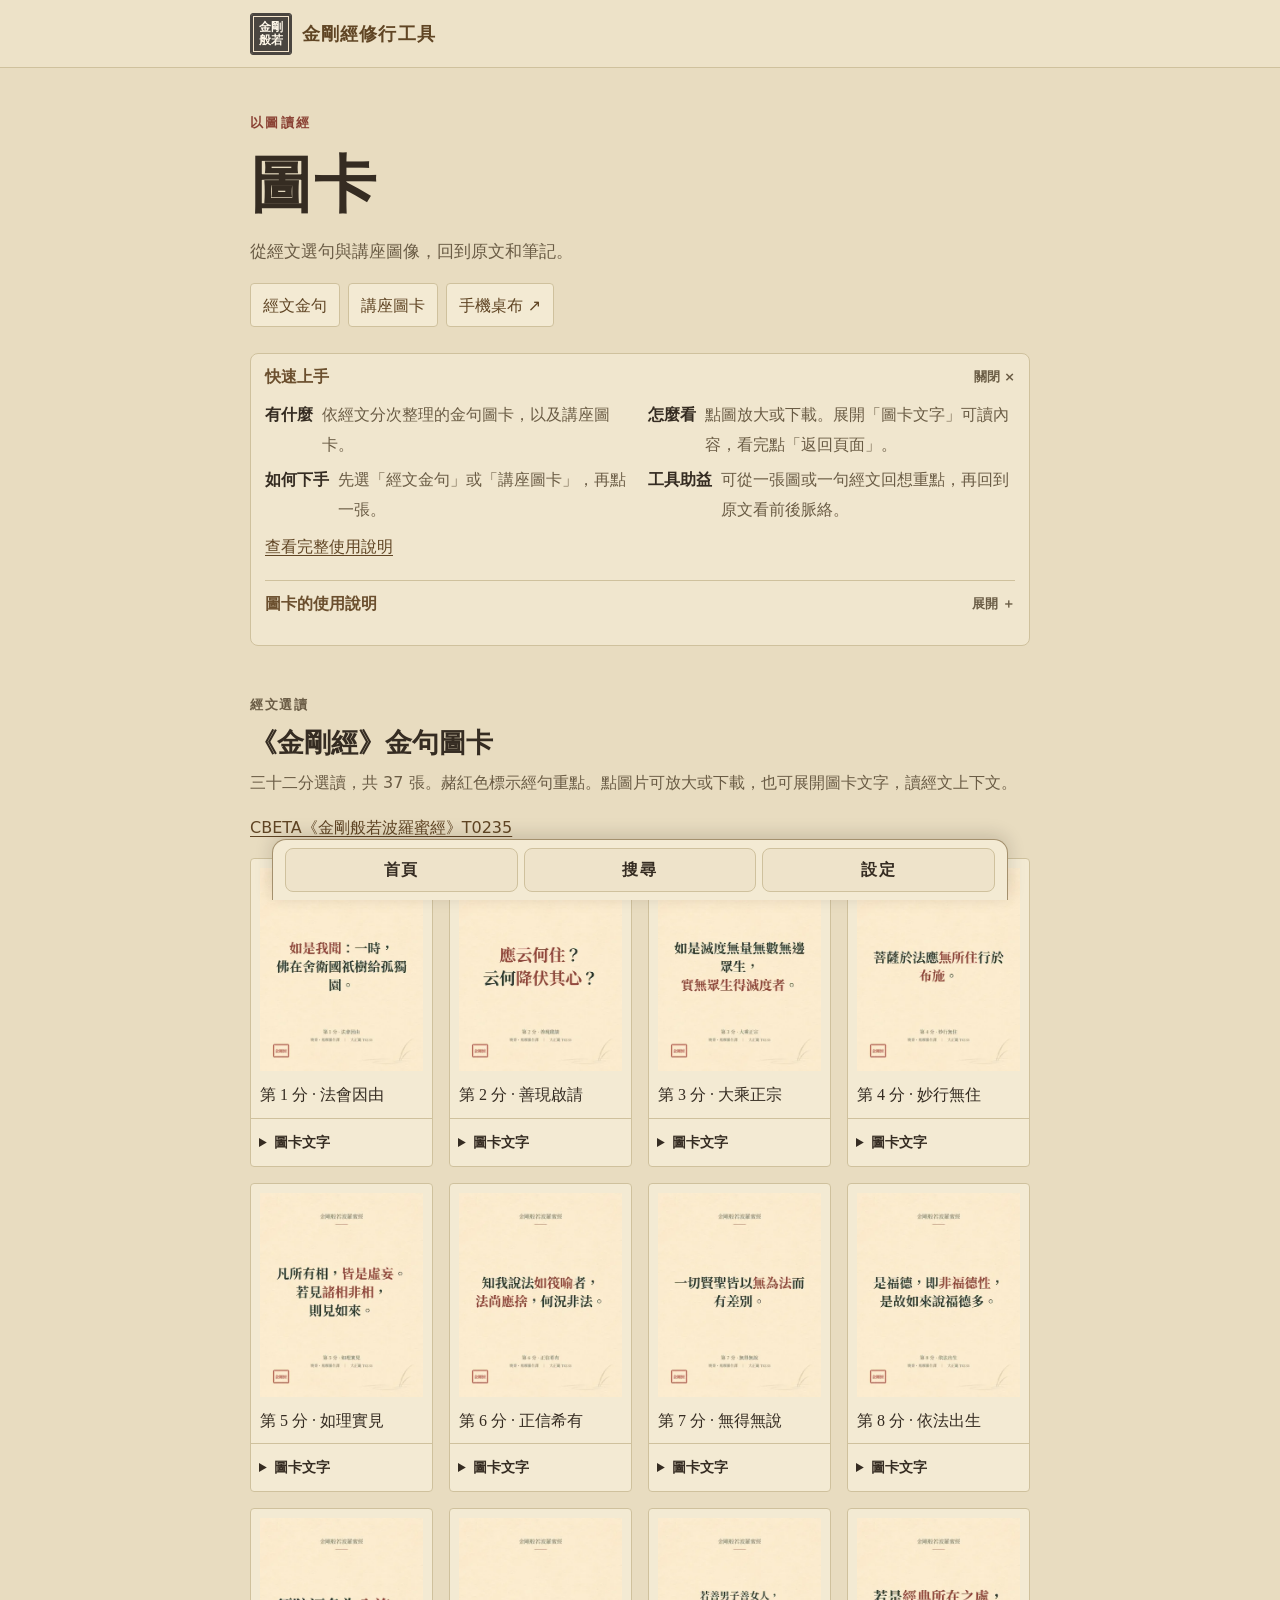
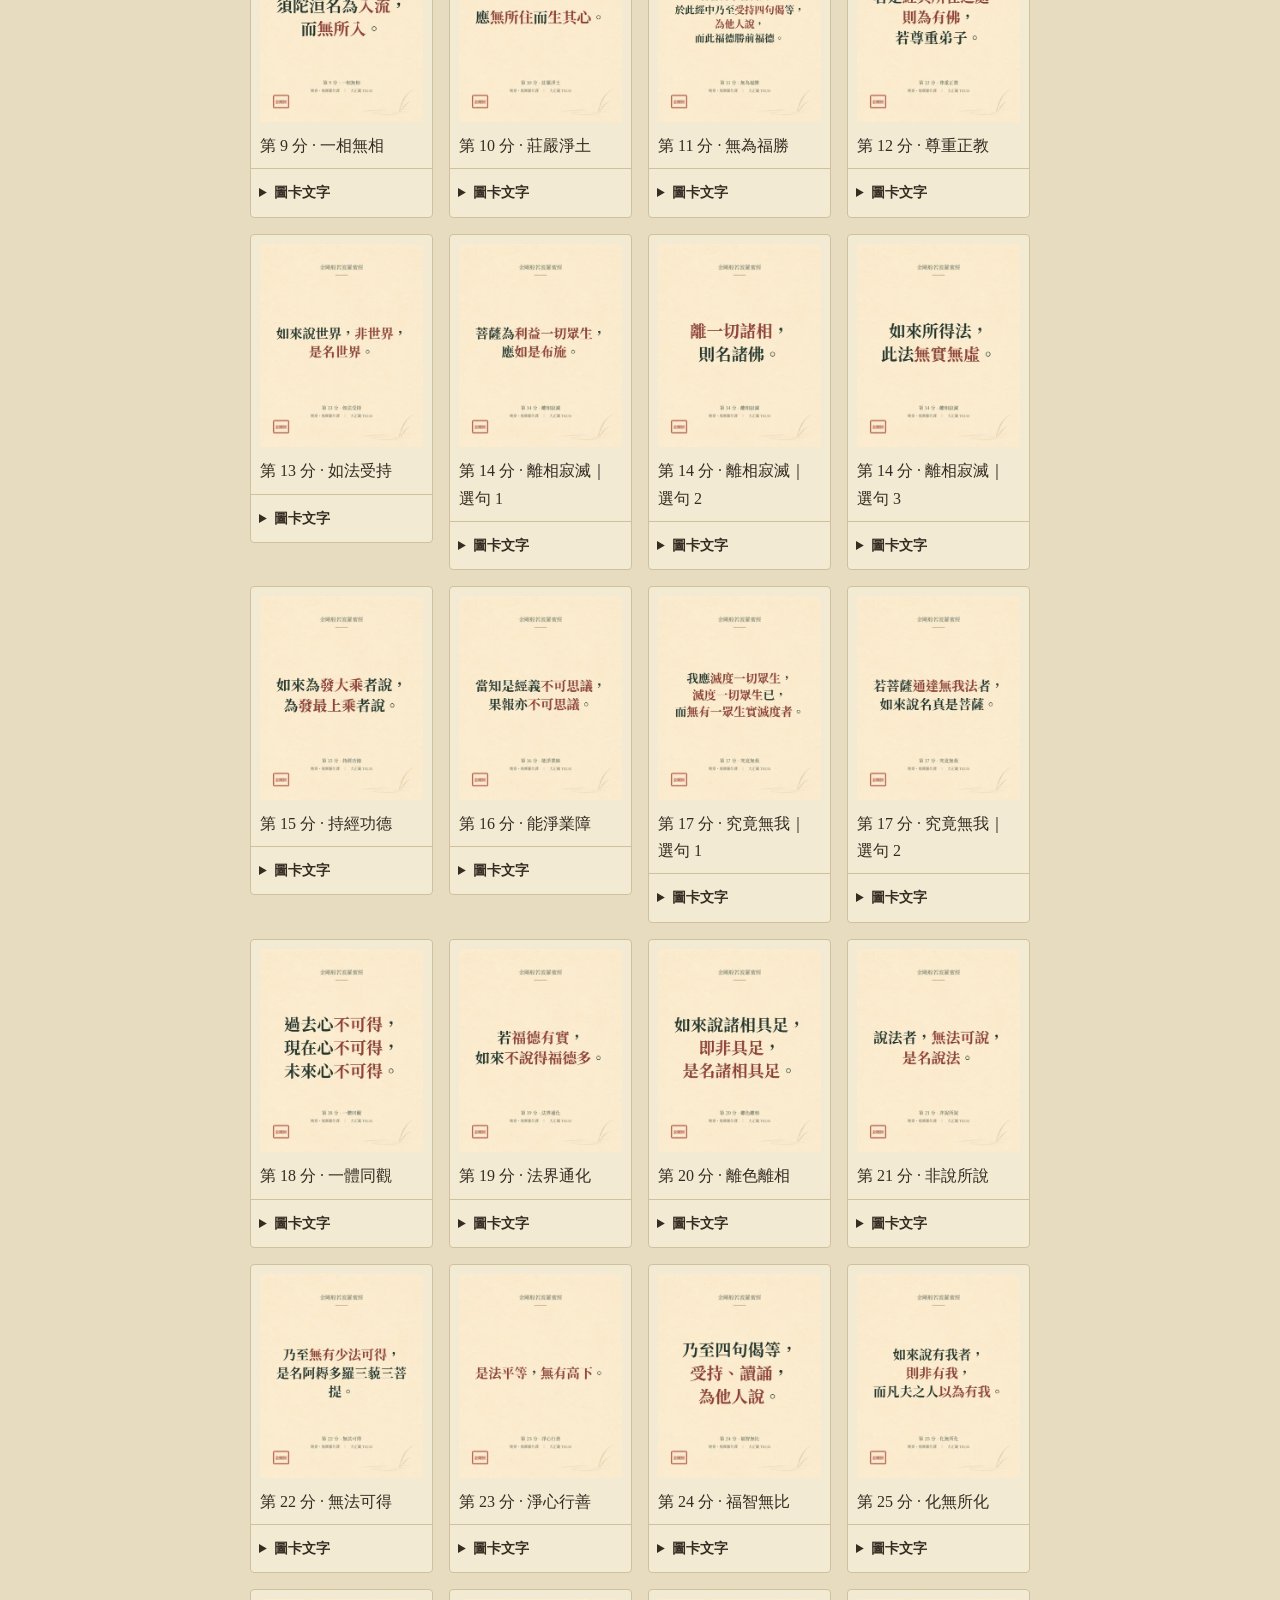
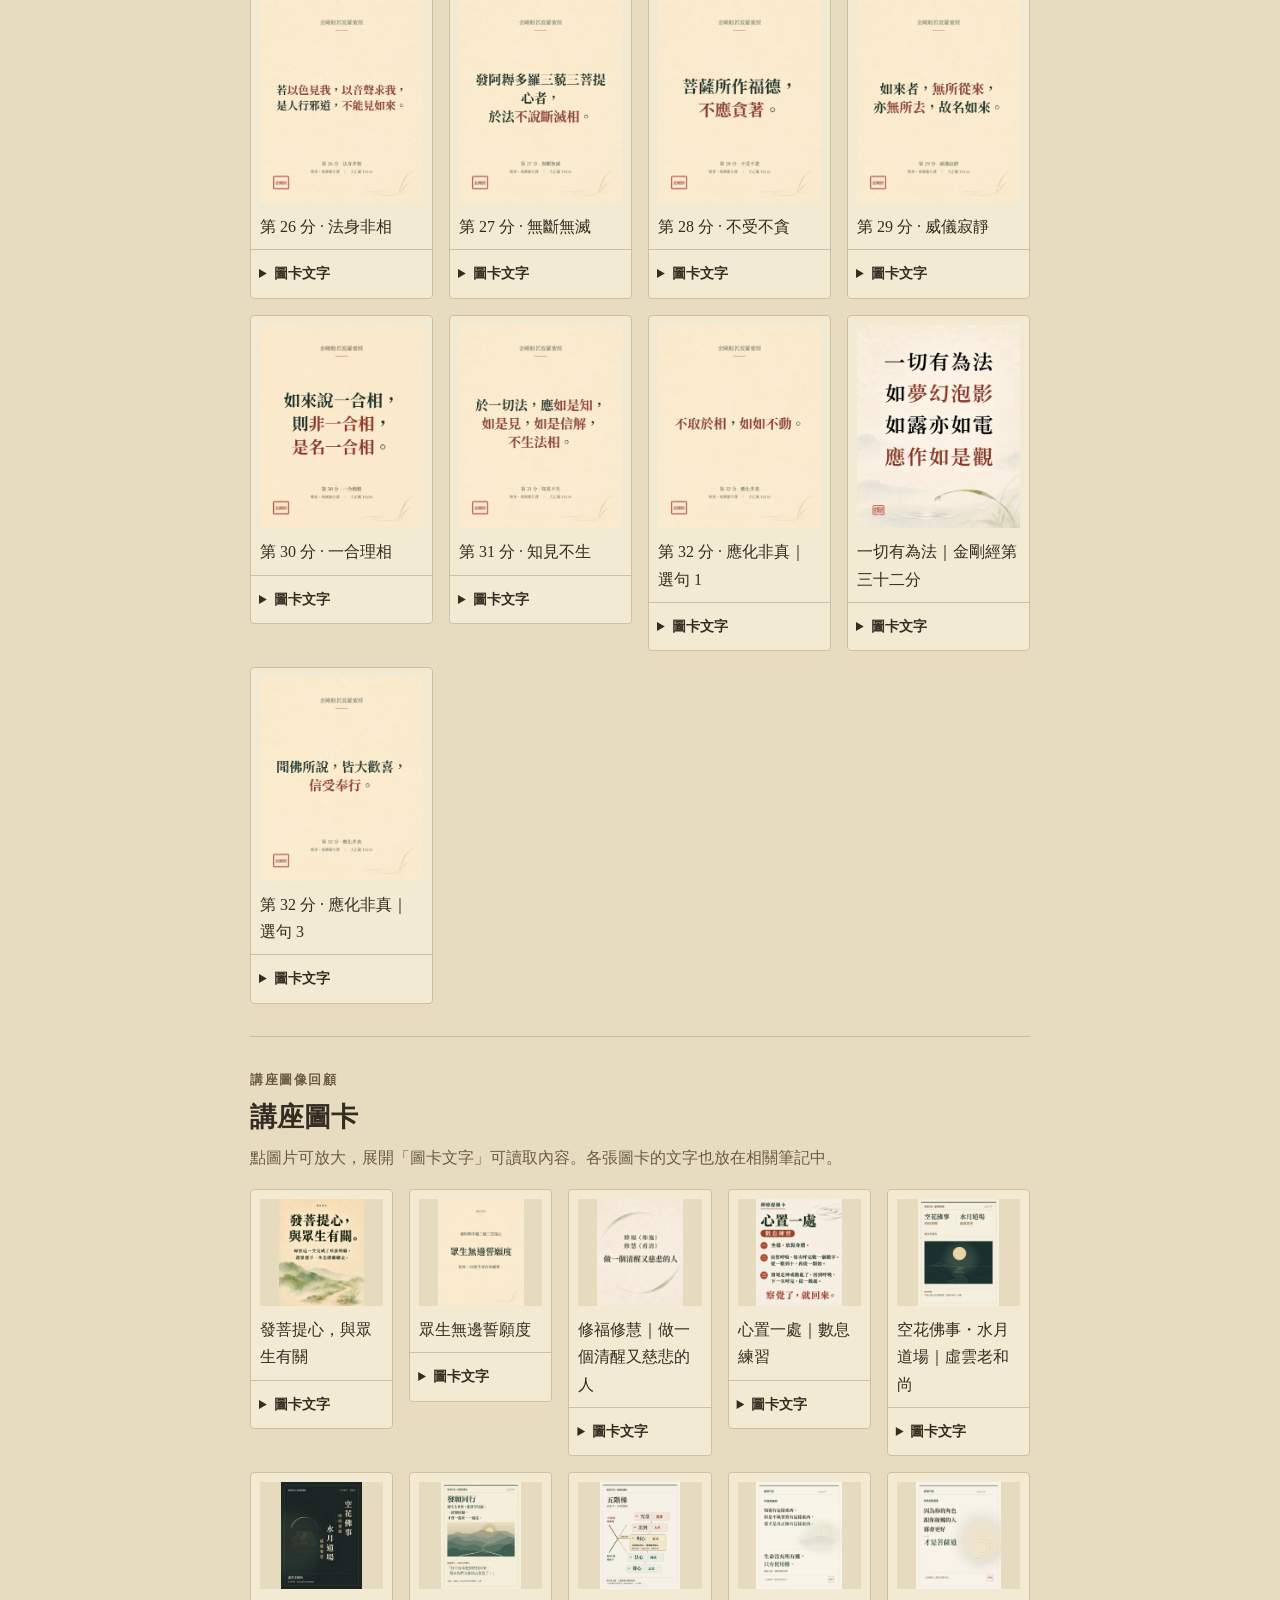
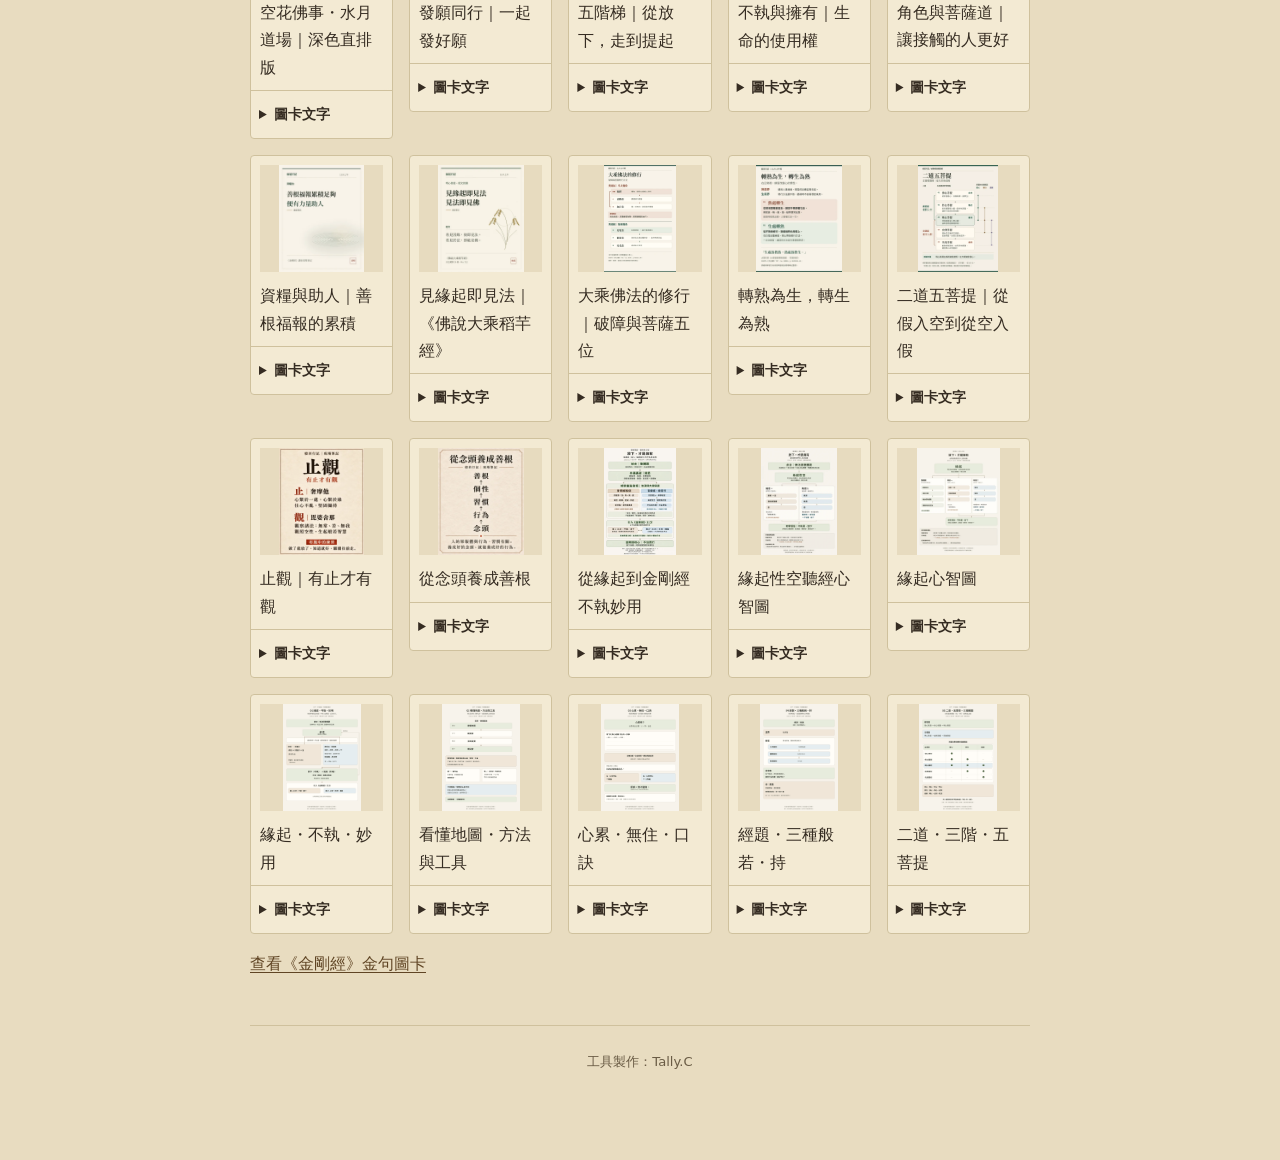
==== artwork.html @ ae81fa27 "Verify collection images and clarify archive navigation" ====
<!doctype html>
<html lang="zh-Hant">
<head>
<meta charset="utf-8">
<meta name="viewport" content="width=device-width, initial-scale=1, viewport-fit=cover">
<meta name="prajna-release" content="d9c4aa87202611121402">
<meta name="theme-color" content="#e8dcc0">
<meta name="apple-mobile-web-app-title" content="金剛經">
<title>圖卡｜金剛經修行工具</title>
<meta name="description" content="循科判讀《金剛經》、記錄自己的理解，查閱圖卡與講記。">
<link rel="manifest" href="./manifest.webmanifest?v=3">
<link rel="icon" href="./icons/prajna-192.png?v=3">
<link rel="apple-touch-icon" href="./icons/apple-touch-icon.png?v=3">
<link rel="stylesheet" href="./style.css?v=45">
<script src="./reading-settings.js?v=13" defer></script>
<script src="./site-update.js?v=7" defer></script>
<script src="./legacy-links.js?v=3"></script>
<script src="./app.js?v=34" defer></script>
</head>
<body>
<header class="mast" id="page-top" tabindex="-1">
  <a href="./" class="brand"><span class="seal tool-seal" aria-hidden="true">金剛<br>般若</span> 金剛經修行工具</a>
  <span id="site-update-status" class="site-update-status" role="status"></span>
</header>
<main data-reading-page="artwork">
  <header class="hero gallery-hero">
    <p class="eyebrow">以圖讀經</p>
    <h1>圖卡</h1>
    <p class="subtitle">從經文選句與講座圖像，回到原文和筆記。</p>
    <nav class="gallery-jump" aria-label="圖卡分類">
      <a href="#diamond-quotes">經文金句</a>
      <a href="#cards">講座圖卡</a>
      <a href="./wallpapers.html">手機桌布 <span aria-hidden="true">↗</span></a>
    </nav>
  </header>
  <details class="tool-start help-disclosure" open>
    <summary><span>快速上手</span><span class="help-action help-close">關閉 <span aria-hidden="true">×</span></span><span class="help-action help-open">展開 <span aria-hidden="true">＋</span></span></summary>
    <dl>
      <div><dt>有什麼</dt><dd>依經文分次整理的金句圖卡，以及講座圖卡。</dd></div>
      <div><dt>怎麼看</dt><dd>點圖放大或下載。展開「圖卡文字」可讀內容，看完點「返回頁面」。</dd></div>
      <div><dt>如何下手</dt><dd>先選「經文金句」或「講座圖卡」，再點一張。</dd></div>
      <div><dt>工具助益</dt><dd>可從一張圖或一句經文回想重點，再回到原文看前後脈絡。</dd></div>
    </dl>
    <a href="./guide.html#guide-artwork">查看完整使用說明</a>
  
      <details class="appendix tool-help help-disclosure">
      <summary><span>圖卡的使用說明</span><span class="help-action help-close">關閉 <span aria-hidden="true">×</span></span><span class="help-action help-open">展開 <span aria-hidden="true">＋</span></span></summary>
        <figure class="guide-diagram">
          <figcaption>操作圖說</figcaption>
          <ol><li>選經文或講座圖卡</li><li>展開圖卡文字</li><li>讀經文上下文</li></ol>
        </figure>
      <p>經文金句按分次選句，講座圖卡搭配編者的筆記。點圖片可開啟檢視，再用「放大原圖」或「下載圖片」。</p>
      <p>展開「圖卡文字」可讀圖上的文字。經文卡下方的「讀經文上下文」可回到對應段落。</p>
      <p><a href="./guide.html#guide-artwork">在「使用說明」查看完整步驟</a></p>
    </details>
  </details>
  
  <section id="diamond-quotes" aria-labelledby="diamond-quotes-title">
    <p class="eyebrow">經文選讀</p>
    <h2 id="diamond-quotes-title">《金剛經》金句圖卡</h2>
    <p class="intro">三十二分選讀，共 37 張。赭紅色標示經句重點。點圖片可放大或下載，也可展開圖卡文字，讀經文上下文。</p>
    <p><a href="https://cbetaonline.dila.edu.tw/zh/T0235">CBETA《金剛般若波羅蜜經》T0235</a></p>
    <div id="scripture-gallery" class="gallery scripture-gallery"></div>
  </section>
  <section id="cards" aria-labelledby="cards-title">
    <p class="eyebrow">講座圖像回顧</p>
    <h2 id="cards-title">講座圖卡</h2>
    <p class="intro">點圖片可放大，展開「圖卡文字」可讀取內容。各張圖卡的文字也放在相關筆記中。</p>
    <div id="gallery" class="gallery"></div>
    <p><a href="#diamond-quotes">查看《金剛經》金句圖卡</a></p>
  </section>
</main>
<footer>工具製作：Tally.C</footer>
<nav class="bottom-toolbar" aria-label="頁面工具">
  <a href="./">首頁</a><a href="./journal.html#notebook-search">搜尋</a><button type="button" class="quiet" data-open-reading aria-haspopup="dialog" aria-label="閱讀設定">設定</button>
</nav>
  <dialog class="reading-panel reading-sheet" id="reading-settings" data-reading-settings aria-labelledby="reading-settings-title">
    <form method="dialog" class="dialog-header">
      <h2 id="reading-settings-title">閱讀設定</h2><button class="quiet" type="submit" autofocus>關閉</button>
    </form>
    <div class="reading-preview" data-reading-preview>
      <p class="reading-preview-label">即時預覽 ·《金剛經》第三十二分</p>
      <p class="reading">一切有為法，如夢、幻、泡、影。</p>
      <p class="reading">如露亦如電，應作如是觀。</p>
    </div>
  </dialog>
<dialog id="card-view" aria-labelledby="card-title">
  <div class="dialog-header">
    <h2 id="card-title"></h2>
    <button id="card-close" type="button" class="quiet" autofocus>返回頁面</button>
  </div>
  <div class="image-actions">
    <button id="card-zoom" type="button" class="quiet" aria-pressed="false">放大原圖</button>
    <a id="image-download" download>下載圖片</a>
  </div>
  <div class="dialog-body" id="card-scroll">
    <img id="card-image" alt="">
  </div>
</dialog>
</body>
</html>
---- style.css ----
:root{color-scheme:light;--ink:#352c22;--muted:#6a5c45;--accent:#6b4f2e;--link:#604524;--line:#cfc19d;--paper:#e8dcc0;--white:#f3ead3;--button-ink:#fff;--soft:#e7dbbf;--serif:"Noto Serif TC","Songti TC","PMingLiU",serif;--sans:system-ui,-apple-system,sans-serif}
*{box-sizing:border-box}
html{--bottom-toolbar-space:calc(61px + env(safe-area-inset-bottom, 0px));scroll-padding-top:1rem;scroll-padding-bottom:var(--bottom-toolbar-space)}
body{margin:0;padding-bottom:var(--bottom-toolbar-space);background:var(--paper);color:var(--ink);font:16px/1.7 var(--sans)}
a{color:var(--link);text-underline-offset:.18em}
:focus-visible{outline:3px solid var(--link);outline-offset:3px}
.mast{min-height:64px;padding:12px max(20px,calc((100% - 780px)/2));display:flex;align-items:center;justify-content:space-between;gap:12px;border-bottom:1px solid var(--line)}
.brand{display:flex;align-items:center;gap:10px;font:600 20px Georgia,serif;text-decoration:none;white-space:nowrap}
@media(max-width:380px){.brand{font-size:17px;gap:6px}.mast{padding-inline:12px}}
.seal{font:600 12px var(--serif);background:#714538;color:white;padding:6px;border-radius:4px}
.edition,.meta,.intro,.eyebrow,.note-meta{color:var(--muted)}
.edition,.meta,.eyebrow,.note-meta{font-size:.83rem}
main{max-width:824px;margin:auto;padding:0 22px}
.hero{padding:44px 0 28px}
.eyebrow{margin:0 0 8px;letter-spacing:.12em;font-weight:650}
h1,h2,h3{font-family:var(--serif);line-height:1.35}
h1{font-size:clamp(2.15rem,8vw,3.9rem);margin:0 0 10px;letter-spacing:.035em}
h2{font-size:1.7rem;margin:0 0 8px}
h3{font-size:1.2rem;margin:18px 0 6px}
.subtitle{margin:0;font-size:1.05rem}
.meta{margin:12px 0}
.badge{display:inline-block;padding:3px 10px;background:var(--soft);border-radius:6px;font-size:.79rem}
.tabs{display:flex;flex-wrap:wrap;gap:4px;border-block:1px solid var(--line);padding:6px 0}
.tabs a{padding:9px 12px;font-weight:650;text-decoration:none}
main>section:not(.hero){padding:32px 0;border-bottom:1px solid var(--line)}
.intro{margin:0 0 18px}
.topic{background:var(--white);border:1px solid var(--line);border-radius:10px;margin:0 0 10px}
.session{background:var(--white);border:1px solid var(--line);border-radius:10px;margin-top:12px;padding:14px}
.session>h3{margin-top:0}
.session p{margin-block:6px 12px}
.afternoon-segment{border-top:1px solid var(--line);margin-top:14px;padding-top:14px}
.afternoon-segment h4{font-family:var(--serif);font-size:1.14rem;margin:0 0 8px}
.afternoon-segment h5{font-family:var(--serif);font-size:1.04rem;margin:12px 0 6px}
summary{cursor:pointer;font-weight:700;padding:12px 14px;min-height:44px}
.topic>summary{display:flex;align-items:center;gap:10px;list-style:none}
.topic>summary::-webkit-details-marker{display:none}
.topic>summary::after{content:"+";font-size:1.3rem;margin-left:auto;color:var(--muted)}
.topic[open]>summary::after{content:"−"}
.ordinal{color:#596159;font:600 .82rem Georgia,serif;letter-spacing:.1em}
.topic-content{padding:0 14px 16px}
.reading{white-space:pre-wrap;overflow-wrap:anywhere;margin:8px 0 12px}
.callout{background:var(--soft);border-left:3px solid var(--accent);padding:10px 12px}
.inner,.appendix{border-top:1px solid var(--line);margin-top:10px}
.inner>summary,.appendix>summary{padding-inline:0}
.refs{padding-left:20px}
.refs li{margin:7px 0}
.gallery{display:grid;grid-template-columns:repeat(auto-fit,minmax(min(140px,100%),1fr));gap:12px}
.card-button{display:flex;flex-direction:column;gap:7px;padding:8px;text-align:left;color:var(--ink);background:var(--white);border:1px solid var(--line)}
.card-button img{width:100%;aspect-ratio:1.15;object-fit:contain;background:#eeeee9}
.wallpaper-gallery img{aspect-ratio:3/5}
.image-actions{display:flex;gap:16px;flex-wrap:wrap}
.image-actions a{display:inline-flex;align-items:center;min-height:44px}
button,select,textarea{font:inherit}
button{cursor:pointer;border:1px solid transparent;border-radius:8px;background:var(--accent);color:var(--button-ink);padding:8px 14px;min-height:44px}
button.quiet{background:var(--white);color:var(--accent);border-color:var(--line)}
form label{display:block;font-weight:650;margin:8px 0 4px}
textarea,select{width:100%;border:1px solid #9ba598;border-radius:8px;padding:9px 11px;background:var(--white);color:var(--ink)}
textarea{resize:vertical}
.actions{display:flex;gap:8px;flex-wrap:wrap;margin-top:10px}
.note-entry{background:var(--white);border:1px solid var(--line);border-radius:8px;padding:12px;margin:10px 0}
.note-entry h3{margin:0}
.note-meta{margin:4px 0}
footer{text-align:center;padding:25px 12px;color:var(--muted);font-size:.82rem}
.bottom-toolbar{position:fixed;inset:auto 0 0;z-index:2;display:grid;grid-template-columns:repeat(3,minmax(0,1fr));gap:8px;width:100%;max-width:46rem;left:50%;transform:translateX(-50%);background:var(--paper);border-top:1px solid var(--line);padding:8px max(12px,env(safe-area-inset-right,0px)) calc(8px + env(safe-area-inset-bottom,0px)) max(12px,env(safe-area-inset-left,0px))}
.bottom-toolbar :is(a,button){display:inline-flex;align-items:center;justify-content:center;gap:8px;min-height:44px;padding:6px 8px;border:1px solid var(--line);border-radius:8px;background:var(--white);font-weight:650;text-decoration:none}
dialog{width:min(94vw,820px);max-height:90vh;max-height:90dvh;background:var(--white);border:1px solid var(--line);border-radius:10px;padding:0;color:var(--ink);overflow:hidden}
dialog[open]{display:grid;grid-template-rows:auto auto minmax(0,1fr);height:90vh;height:90dvh}
dialog::backdrop{background:#1f1b15a0}
.dialog-header{display:flex;flex:none;align-items:center;justify-content:space-between;gap:8px;padding:8px 12px;border-bottom:1px solid var(--line)}
.dialog-header h2{font-size:1.15rem;margin:0;overflow-wrap:anywhere}
#card-close{flex:none}
.dialog-body{min-height:0;overflow:auto;overscroll-behavior:contain;padding:0 12px 12px}
dialog .image-actions{margin:0;padding:6px 12px}
dialog img{display:block;width:100%;margin-top:8px}
.dialog-body.zoomed img{width:auto;min-width:100%;max-width:none}
[hidden]{display:none!important}

#notebook-search{scroll-margin-top:8px}
.search-controls{display:flex;align-items:stretch;gap:8px}
#search-query{flex:1;min-width:0;border:1px solid #9ba598;border-radius:8px;padding:9px 11px;background:var(--white);color:var(--ink);font:inherit}
#search-scope{width:auto;max-width:100%;min-height:44px}
#search-status{margin:12px 0 0}
#search-status:empty{display:none}
.search-results{display:grid;gap:8px;list-style:none;padding:0;margin:12px 0 0}
.search-results:empty{display:none}
.search-result{display:block;width:100%;padding:9px 12px;border:1px solid var(--line);border-radius:8px;background:var(--white);color:var(--ink);text-align:left;text-decoration:none;overflow-wrap:anywhere}
.search-result strong,.search-result span{display:block}
.search-result strong{color:var(--accent);text-decoration:underline;text-underline-offset:.15em}
.search-result span{margin-top:3px;font-size:.9rem}
.bottom-toolbar{gap:8px}

.artwork-entry{min-width:0;align-self:start;background:var(--white);border:1px solid var(--line);border-radius:8px}
.artwork-entry .card-button{width:100%;border:0}
.artwork-entry .inner{margin:0;padding-inline:8px}
.artwork-entry .inner summary{font-size:.86rem}
.artwork-transcript{padding-inline:8px;font-size:.88rem}
.artwork-entry .inner .artwork-transcript{padding-inline:0}

.scripture-gallery{grid-template-columns:repeat(auto-fit,minmax(min(160px,100%),1fr))}
.scripture-gallery .card-button img{aspect-ratio:4/5}
.quote-emphasis{color:#934237;background:transparent;font-weight:700}

.lecture-reference{padding-block:32px}
.lecture-reference>section{padding-block:28px;border-bottom:1px solid var(--line)}
#search-personal-notes{display:inline-flex;align-items:center;min-height:44px;padding-inline:6px}
@media(max-width:420px){.bottom-toolbar{gap:5px}.bottom-toolbar :is(a,button){padding-inline:8px}}

.tool-seal{width:42px;height:42px;display:grid;place-content:center;text-align:center;line-height:1.05;letter-spacing:.07em;border:1px solid #4a4540;box-shadow:inset 0 0 0 2px #4a4540,inset 0 0 0 3px #f4e4cb}
.brand{font-family:var(--serif)}
.reference-list{display:grid;gap:10px}
.reference-list article{padding:14px;border:1px solid var(--line);border-radius:8px;background:var(--white)}
.reference-list h3{margin-top:0}
.reference-list p{margin-block:6px}

#note-filter{max-width:22rem}
.chapter-note-link{display:inline-flex;align-items:center;min-height:44px;margin-bottom:8px}

:root{--reading-family:var(--sans);--reading-size:1rem;--reading-line:1.85;--reading-gap:.75em}
:root[data-reading-font="serif"]{--reading-family:var(--serif)}
:root[data-reading-size="small"]{--reading-size:.875rem}
:root[data-reading-size="large"]{--reading-size:1.1875rem}
:root[data-reading-size="larger"]{--reading-size:1.4375rem}
:root[data-reading-size="largest"]{--reading-size:1.625rem}
:root[data-reading-spacing="compact"]{--reading-line:1.65;--reading-gap:.45em}
:root[data-reading-spacing="relaxed"]{--reading-line:2.05;--reading-gap:1.15em}
:root[data-reading-spacing="wide"]{--reading-line:2.25;--reading-gap:1.65em}
:root[data-reading-theme="blue"]{--paper:#e4ebf2;--white:#f4f7fa;--ink:#24364b;--muted:#4d5d71;--accent:#384e68;--link:#354b65;--line:#aebccd;--soft:#d8e3ee}
:root[data-reading-theme="gray"]{--paper:#e8e8e5;--white:#f4f4f1;--ink:#2b2c2d;--muted:#62635f;--accent:#3e4143;--link:#3e4143;--line:#c9c9c4;--soft:#deded9}
:root[data-reading-theme="ink"]{color-scheme:dark;--paper:#252627;--white:#303132;--ink:#e2e2df;--muted:#a9aaa6;--accent:#cfcfca;--link:#dbdbd5;--line:#555658;--soft:#393a3b;--button-ink:#252627}
:root[data-reading-theme="ink"] .ordinal{color:#cbb89c}
:root[data-reading-theme="ink"] .quote-emphasis{color:#ffad9e}
main .reading,main .session p:not(.eyebrow,.note-meta),main .topic-content p:not(.eyebrow,.note-meta),main .k-reading,.reading-preview .reading{font-family:var(--reading-family);font-size:var(--reading-size);line-height:var(--reading-line);margin-block:0 var(--reading-gap)}
.reading-panel,.first-visit{margin-block:12px;padding:0 12px 12px;background:var(--white);border:1px solid var(--line);border-radius:8px}
.reading-panel:not([open]){padding-bottom:0}
.reading-panel summary,.note-source summary{padding:8px 0}
.reading-help,.reading-preview-label{margin:0 0 6px;color:var(--muted)}
.reading-preview-label{font-size:.82rem}
.reading-preview{margin:12px 0;padding:12px;background:var(--paper);border:1px solid var(--line);border-radius:8px}
.reading-preview .reading:last-child{margin-bottom:0}
.reading-fields{display:grid;grid-template-columns:repeat(4,minmax(0,1fr));gap:8px;margin-bottom:10px}
.reading-fields label,.reading-step-field{display:grid;gap:4px;font-weight:650}
.reading-stepper{display:grid;grid-template-columns:44px minmax(0,1fr) 44px;align-items:center;min-height:44px}
.reading-stepper button{padding:0;font-size:1.25rem;line-height:1}
.reading-stepper button:disabled{cursor:default;opacity:.48}
.reading-stepper output{text-align:center;color:var(--ink);font-size:.82rem;white-space:nowrap;font-variant-numeric:tabular-nums}
.first-visit{padding-top:12px}
.first-visit h2{font:700 1.12em/1.35 var(--reading-family);margin-bottom:4px}
.first-visit p{margin-block:0 6px}
.first-visit a{display:inline-flex;align-items:center;min-height:44px;padding-inline:4px}
.note-source{margin-block:8px}
.visually-hidden{position:absolute;width:1px;height:1px;padding:0;overflow:hidden;clip-path:inset(50%);white-space:nowrap}
@media(max-width:680px){.reading-fields{grid-template-columns:repeat(2,minmax(0,1fr))}}
@media(max-width:359px){.reading-fields{grid-template-columns:1fr}}

.site-update-status{font-size:.82rem;color:var(--muted)}
.site-update-status:empty{display:none}

.reading-sheet{position:fixed;inset:auto 0 0;width:min(100%,46rem);max-width:100%;max-height:calc(100vh - 20px);max-height:calc(100dvh - 20px);margin:0 auto;padding:12px 16px calc(16px + env(safe-area-inset-bottom,0px));border-radius:16px 16px 0 0;background:var(--white);color:var(--ink);overflow:auto}
.reading-sheet .dialog-header{position:static;padding:0 0 8px;background:var(--white)}
.reading-sheet .dialog-header h2{font-size:1.2rem;margin:0}
@media(max-width:420px){.bottom-toolbar :is(a,button){font-size:.88rem;white-space:nowrap}}
.reading-sheet[open]{display:block;height:auto}

.ink-symbol{position:absolute;overflow:hidden}
.ink-row{display:flex;justify-content:center;gap:clamp(6px,2vw,16px);margin:0 0 12px;padding:0;list-style:none}
.ink-row li{flex:0 1 104px;min-width:0}
.ink-row a{display:grid;position:relative;place-items:center;min-height:56px;aspect-ratio:1;text-decoration:none;color:var(--ink);font:650 clamp(1rem,4.5vw,1.65rem)/1 var(--serif)}
.ink-row a svg{position:absolute;inset:0;width:100%;height:100%;color:var(--muted);opacity:.8;transform:rotate(-10deg)}
.ink-row li:nth-child(2) svg{transform:rotate(13deg) scale(.95)}
.ink-row li:nth-child(3) svg{transform:rotate(35deg) scale(.97)}
.ink-row li:nth-child(4) svg{transform:rotate(-26deg) scale(.96)}
.ink-row a:is(:hover,:focus-visible) svg{opacity:1;color:var(--ink)}
.ink-row:last-child{gap:12px;margin-top:16px}
.ink-row:last-child li{flex-basis:72px}
.ink-row:last-child a{font-size:1rem}
.chapter-directory{
  display:grid;
  grid-template-columns:repeat(2,minmax(0,1fr));
  gap:8px;
  list-style:none;
  margin:0 0 24px;
  padding:0;
}
.chapter-directory a{
  display:flex;
  align-items:baseline;
  gap:10px;
  min-height:44px;
  padding:10px 12px;
  border:1px solid var(--line);
  border-radius:4px;
  background:var(--white);
  color:var(--ink);
  font-family:var(--serif);
  text-decoration:none;
}
.chapter-directory a:is(:hover,:focus-visible){background:var(--soft);text-decoration:underline}
.chapter-number{color:var(--muted);font-size:.82rem;white-space:nowrap;font-variant-numeric:tabular-nums}
@media(max-width:375px){.chapter-directory a{gap:5px;padding-inline:7px}}
@media(max-width:320px){.chapter-directory{grid-template-columns:1fr}}

/* Paper, ink and seal details shared across the reading tools. */
:root{--seal-ink:#8a4133;--seal-text:#fff7ec;--read-ink:#76534b;--recite-ink:#465969;--practice-ink:#4d6052}
:root[data-reading-theme="ink"]{--seal-ink:#eaab96;--seal-text:#252627;--read-ink:#c5aaa1;--recite-ink:#aebfc9;--practice-ink:#adbfb0}

.mast{
  min-height:68px;
  padding-inline:max(18px,calc((100% - 780px)/2));
  background:color-mix(in srgb,var(--white) 42%,var(--paper));
}
.brand{font-family:var(--serif);font-size:clamp(1rem,4vw,1.15rem);letter-spacing:.06em}
.tool-seal{background:#4a4540;color:#fff7e9;border-radius:3px;letter-spacing:.04em}
.bottom-toolbar{
  gap:6px;
  border:1px solid color-mix(in srgb,var(--accent) 43%,var(--line));
  border-bottom:0;
  border-radius:14px 14px 0 0;
  background:var(--white);
  box-shadow:0 -4px 18px color-mix(in srgb,#17130d 16%,transparent);
}
.bottom-toolbar :is(a,button){
  border-color:var(--line);
  background:color-mix(in srgb,var(--paper) 48%,var(--white));
  color:var(--ink);
  font-weight:700;
  letter-spacing:.1em;
}
.bottom-toolbar :is(a,button):is(:hover,:focus-visible){background:var(--soft)}
.bottom-toolbar [aria-current="page"],
.bottom-toolbar [aria-current="page"]:is(:hover,:focus-visible){
  border-color:var(--seal-ink);
  color:var(--seal-text);
  background:var(--seal-ink);
}

/* The homepage shares one paper surface from the masthead to the tools. */
.home-page{
  --home-light:color-mix(in srgb,var(--white) 80%,#fff7e7);
  --home-wash:color-mix(in srgb,var(--paper) 74%,var(--white));
  --home-rule:color-mix(in srgb,var(--muted) 22%,transparent);
  --home-library-ink:#325d51;
  --home-more-ink:#654d74;
  background:
    radial-gradient(ellipse 28rem 26rem at calc(50% + min(22vw,10rem)) 13rem,var(--home-light),transparent 100%),
    linear-gradient(180deg,var(--home-wash),var(--paper) 42rem);
}
:root[data-reading-theme="ink"] .home-page{
  --home-light:#343332;
  --home-rule:color-mix(in srgb,var(--muted) 32%,transparent);
  --home-library-ink:#a9c6b4;
  --home-more-ink:#c5afd3;
}
.home-page .mast{min-height:62px;background:transparent;border-color:var(--home-rule)}
.home-page .tool-seal{width:34px;height:34px;font-size:.62rem}
.home-hero{
  display:grid;
  grid-template-columns:minmax(0,1fr) minmax(0,1fr);
  align-items:center;
  gap:clamp(16px,4vw,34px);
  padding:clamp(22px,5vw,48px) 0 20px;
}
.gallery-hero .eyebrow{
  color:var(--seal-ink);
  font-family:var(--serif);
  letter-spacing:.18em;
}
.home-hero h1{
  font-size:clamp(1.65rem,7vw,3.5rem);
  line-height:1.16;
  margin:0 0 .5em;
  letter-spacing:.045em;
}
.home-hero h1 span{display:block}
.home-hero h1 span+span{font-size:.72em;font-weight:600;margin-top:.2em}
.home-hero .subtitle{
  max-width:21em;
  text-wrap:pretty;
  color:var(--muted);
  font-size:clamp(.85rem,3.3vw,1rem);
}
.home-resume{grid-column:1 / -1;display:flex;flex-wrap:wrap;justify-content:center;gap:10px 16px}
.home-resume a{
  display:inline-flex;
  align-items:center;
  min-height:44px;
  padding:4px 14px;
  border:1px solid var(--line);
  border-radius:7px;
  background:var(--white);
  color:var(--accent);
  font-size:.82rem;
  font-weight:650;
  text-decoration:none;
}
.home-resume a:is(:hover,:focus-visible){text-decoration:underline}
.home-folio{
  position:relative;
  aspect-ratio:1;
  margin:0;
  overflow:hidden;
  border-radius:16px;
}
.home-folio img{
  position:absolute;
  display:block;
  width:150%;
  max-width:none;
  height:auto;
  left:-25%;
  bottom:-6%;
}
@media(min-width:800px){
  .home-page{padding-bottom:0}
  .home-page main{max-width:1120px;padding-inline:28px}
  .home-page .mast{
    padding:8px max(28px,calc((100% - 1064px)/2));
  }
  .home-page .bottom-toolbar{
    position:static;
    transform:none;
    width:auto;
    flex:none;
    padding:0;
    border:0;
    background:transparent;
    box-shadow:none;
  }
  .home-page .bottom-toolbar :is(a,button){min-width:70px}
  .home-hero{
    grid-template-columns:minmax(0,1.12fr) minmax(0,1fr);
    grid-template-areas:"art intro" "art resume";
    grid-template-rows:1fr auto;
    min-height:clamp(340px,34vw,410px);
    gap:0;
    margin:24px 0 18px;
    padding:0;
    border-radius:18px;
    overflow:hidden;
    background:linear-gradient(115deg,#344345,#233134);
    color:#fff8ea;
  }
  .home-folio{
    grid-area:art;
    align-self:stretch;
    aspect-ratio:auto;
    border-radius:0;
    background:#eadcc4;
  }
  .home-folio img{width:115%;left:-7.5%}
  .home-intro{
    grid-area:intro;
    align-self:end;
    padding:32px clamp(24px,4.5vw,62px) 0;
  }
  .home-hero h1{font-size:clamp(3rem,5vw,4.25rem);margin-bottom:.35em}
  .home-hero h1 span+span{color:#eadfca}
  .home-hero .subtitle{color:#e3dfd4;margin:0}
  .home-resume{
    grid-area:resume;
    justify-content:flex-start;
    padding:22px clamp(24px,4.5vw,62px) 34px;
  }
  .home-resume a{
    background:#eee4d1;
    color:#293638;
    border-color:#eee4d1;
    font-size:.95rem;
  }
  .home-resume a+a{background:transparent;color:#fff8ea;border-color:#9da9a4}
}
.tool-start.help-disclosure{padding-block:0}
.help-disclosure>summary{
  display:flex;
  align-items:center;
  justify-content:space-between;
  gap:12px;
  list-style:none;
  padding:8px 0;
  color:var(--accent);
}
.help-disclosure>summary::-webkit-details-marker{display:none}
.help-action{color:var(--muted);font-size:.8em;font-weight:600;white-space:nowrap}
.help-disclosure[open]>summary .help-open,.help-disclosure:not([open])>summary .help-close{display:none}
.home-nav.ink-nav{
  display:grid;
  gap:clamp(8px,2vw,14px);
  margin:0 0 24px;
}
.home-nav-card{
  border:1px solid var(--line);
  border-radius:8px;
  background:color-mix(in srgb,var(--white) 74%,var(--paper));
}
.home-nav-group{min-width:0;padding-inline:clamp(6px,2vw,14px)}
.home-nav-core{padding-block:16px}
.home-nav-secondary{
  display:grid;
  grid-template-columns:minmax(0,3fr) minmax(0,2fr);
  padding-block:12px;
}
.home-nav-more{border-inline-start:1px solid var(--home-rule)}
.home-nav-group h2{
  margin:0 0 9px;
  color:var(--muted);
  text-align:center;
  font-size:clamp(.76rem,3vw,.88rem);
  font-weight:600;
  letter-spacing:.14em;
}
.home-nav-group .ink-row:last-child{gap:clamp(3px,1.3vw,12px);margin:0}
.home-nav-group .ink-row:last-child li{flex-basis:88px}
.home-nav-core .ink-row:last-child li{flex-basis:104px}
.home-nav-group .ink-row a{
  min-height:60px;
  border-radius:50%;
  font-size:clamp(1rem,3.6vw,1.18rem);
}
.home-nav-core .ink-row a{
  font-size:clamp(1.15rem,4.8vw,1.52rem);
  background:radial-gradient(ellipse,color-mix(in srgb,currentColor 10%,transparent),transparent 70%);
}
.home-nav-group .ink-row a svg{color:inherit;opacity:.6}
.home-nav-library .ink-row a svg{color:var(--home-library-ink)}
.home-nav-more .ink-row a svg{color:var(--home-more-ink)}
.ink-row a[data-ink-accent="read"]{color:var(--read-ink)}
.ink-row a[data-ink-accent="recite"]{color:var(--recite-ink)}
.ink-row a[data-ink-accent="practice"]{color:var(--practice-ink)}
.home-nav-group .ink-row a:is(:hover,:focus-visible){
  background:color-mix(in srgb,currentColor 8%,transparent);
}
.home-nav-group .ink-row a:is(:hover,:focus-visible) svg{opacity:.86}
.home-giving{display:grid;grid-template-columns:auto minmax(0,1fr) auto;align-items:center;gap:clamp(10px,2vw,20px);padding:clamp(14px,2.5vw,22px);margin:0 0 24px;border:1px solid var(--home-rule);border-radius:8px;background:color-mix(in srgb,var(--white) 68%,var(--paper))}
.home-giving img{width:clamp(56px,8vw,72px);height:auto}
.home-giving h2{margin:0 0 4px;font:650 clamp(1.05rem,2.5vw,1.35rem)/1.4 var(--serif)}
.home-giving p{margin:0;line-height:1.65;color:var(--muted)}
.home-giving a{white-space:nowrap;font-weight:650}
@media(max-width:650px){.home-giving{grid-template-columns:auto minmax(0,1fr)}.home-giving a{grid-column:2;justify-self:start}}
@media(max-width:650px){
  .home-nav-secondary{grid-template-columns:1fr;gap:10px}
  .home-nav-more{border-inline-start:0;border-top:1px solid var(--home-rule);padding-top:10px}
  .home-nav-group .ink-row:last-child li{flex-basis:90px}
  .home-nav-core .ink-row:last-child{flex-wrap:wrap;gap:10px}
  .home-nav-core .ink-row:last-child li{flex:0 0 clamp(76px,22vw,88px)}
}
.home-page .first-visit{
  background:color-mix(in srgb,var(--white) 50%,transparent);
  border-color:var(--home-rule);
}
.home-page #site-updates{color:var(--muted);font-size:.82rem;border-color:var(--home-rule)}
.home-page #site-updates summary{font-weight:600}
@media(max-width:380px){.home-page main{padding-inline:16px}}
.gallery-hero{padding-bottom:14px}
.gallery-hero .subtitle{color:var(--muted)}
.gallery-jump{display:flex;flex-wrap:wrap;gap:8px;margin-top:18px}
.gallery-jump a{
  display:inline-flex;
  align-items:center;
  min-height:44px;
  padding:5px 12px;
  border:1px solid var(--line);
  border-radius:4px;
  background:var(--white);
  text-decoration:none;
}
.gallery-jump a:is(:hover,:focus-visible){background:var(--soft)}
.gallery-jump a span{margin-inline-start:.3em}
[data-reading-page="artwork"] .gallery{gap:clamp(8px,2vw,16px)}
[data-reading-page="artwork"] .artwork-entry{border-radius:4px}
[data-reading-page="artwork"] .card-button{gap:10px;padding:9px;font-family:var(--serif)}
[data-reading-page="artwork"] .card-button img{background:var(--soft)}
[data-reading-page="artwork"] .card-button:is(:hover,:focus-visible){background:var(--soft)}
@media(min-width:340px) and (max-width:560px){
  [data-reading-page="artwork"] .gallery{grid-template-columns:repeat(2,minmax(0,1fr))}
}

.tool-help{margin:12px 0 18px}
.guide-topics .gallery-jump{margin:0 0 22px}
.guide-diagram{
  margin:8px 0 14px;
  padding:12px;
  background:var(--white);
  border:1px solid var(--line);
  border-radius:5px;
}
.guide-diagram figcaption{margin-bottom:8px;color:var(--muted);font-size:.9em;letter-spacing:.08em}
.guide-diagram ol{
  display:grid;
  grid-template-columns:repeat(3,minmax(0,1fr));
  gap:6px;
  margin:0;
  padding:0;
  list-style:none;
  counter-reset:guide-step;
}
.guide-diagram li{
  display:flex;
  flex-direction:column;
  align-items:flex-start;
  gap:5px;
  min-width:0;
  padding:7px 8px;
  background:var(--soft);
  border-radius:4px;
  font-size:inherit;
  line-height:inherit;
  counter-increment:guide-step;
}
.guide-diagram li::before{
  content:counter(guide-step,decimal-leading-zero);
  font-size:.8em;
  font-variant-numeric:tabular-nums;
  color:var(--muted);
}
@media(max-width:340px){.guide-diagram ol{grid-template-columns:1fr}}

.guide-samples li::before{content:none}
.guide-control{
  display:inline-block;
  padding:1px 5px;
  border:1px solid var(--line);
  border-radius:4px;
  background:var(--white);
}
.guide-branches{display:grid;grid-template-columns:repeat(2,minmax(0,1fr));gap:6px}
.guide-branches p{margin:0;padding:6px 8px;border-radius:4px;background:var(--soft)}
.guide-branch-target{grid-column:1 / -1;text-align:center}

.reference-jump{display:flex;flex-wrap:wrap;gap:8px;margin:16px 0 8px}
.reference-jump a{
  display:inline-flex;align-items:center;min-height:44px;padding:4px 12px;
  background:var(--white);border:1px solid var(--line);border-radius:8px;
  text-decoration:none;font-weight:600;
}
.reference-jump a:is(:hover,:focus-visible){background:var(--soft)}
.reference-navigation-hint{margin:0;color:var(--muted);font-size:.85rem}
.reference-group{margin-block:26px;scroll-margin-top:12px}
.reference-group h3{margin:0 0 10px;font-size:1.35rem}
.reference-list article[id]{scroll-margin-top:12px}
.reference-list h4{margin:0;font-family:var(--serif);font-size:1.08rem;line-height:1.45}
.reference-rows{margin:8px 0 0;padding:0;list-style:none}
.reference-rows li{
  display:flex;align-items:center;justify-content:space-between;flex-wrap:wrap;
  gap:0 12px;padding:5px 0;border-top:1px solid var(--line);
}
.reference-rows small{display:block;color:var(--muted);font-size:.8rem}
.reference-actions{display:flex;align-items:center;flex-wrap:wrap;gap:0 12px}
.reference-actions a{display:inline-flex;align-items:center;min-height:44px}
.reference-series{border-top:1px solid var(--line);margin-top:8px}
.reference-series summary{padding-inline:0}
.podcast-player{
  position:sticky;top:0;z-index:1;padding:8px 10px;
  border:1px solid var(--line);border-radius:8px;background:var(--white);
}
.podcast-player-heading{display:flex;align-items:center;justify-content:space-between;flex-wrap:wrap;gap:4px 8px}
.podcast-player audio{display:block;width:100%;margin-top:6px}
#podcast-status:empty{display:none}
.document-viewer .dialog-header button{flex:none}
.document-viewer .document-preview{min-height:0;background:var(--paper)}
.document-viewer iframe{display:block;width:100%;height:100%;border:0}
.document-viewer .document-preview p{margin:0;padding:14px}
.document-viewer.external-document[open]{height:auto}

.tool-start{
  margin:12px 0 16px;padding:12px 14px;
  background:color-mix(in srgb,var(--white) 74%,var(--paper));
  border:1px solid var(--line);border-radius:8px;
}
.tool-start dl{display:grid;grid-template-columns:repeat(2,minmax(0,1fr));gap:calc(var(--reading-gap) / 2) 16px;margin:0}
.tool-start dl div,.tool-steps div{display:grid;grid-template-columns:max-content minmax(0,1fr);align-items:baseline;gap:0 .55em}
.tool-start dt,.tool-steps dt{font-weight:650}
.tool-start dd,.tool-steps dd{margin:0;color:var(--muted)}
.tool-start>a{display:inline-flex;align-items:center;min-height:44px}
@media(max-width:620px){.tool-start dl{grid-template-columns:1fr}}
.kepan .chapter-actions{gap:6px 10px}
.chapter-actions [data-chapter-action]{
  padding:4px 12px;border:1px solid color-mix(in srgb,currentColor 35%,transparent);
  border-radius:7px;background:color-mix(in srgb,currentColor 11%,transparent);
  text-decoration:none;font-weight:650;
}
.chapter-actions [data-chapter-action]:is(:hover,:focus-visible){text-decoration:underline}
.chapter-actions [data-chapter-action="recite"]{color:var(--recite-ink)}
.chapter-actions [data-chapter-action="practice"]{color:var(--practice-ink)}
.tool-steps{display:grid;gap:calc(var(--reading-gap) / 2);margin:0 0 6px}
.chapter-tool-hint{margin:0 0 8px;color:var(--muted)}

/* Help and reading passages use the same saved reading preferences. */
:is(.tool-start,.tool-help,.guide-topics,.chapter-tool-hint,.reading-help,.first-visit),
[data-reading-page="guide"] .hero .subtitle{
  font-family:var(--reading-family);
  font-size:var(--reading-size);
  line-height:var(--reading-line);
  overflow-wrap:anywhere;
}
:is(.tool-help,.guide-topics,.first-visit) p:not(.guide-branches p){
  margin-block:0 var(--reading-gap);
}
.guide-topics .gallery-jump a{font-size:inherit}
@media(max-width:620px){
  :root:is([data-reading-size="larger"],[data-reading-size="largest"]) .guide-diagram ol{
    grid-template-columns:1fr;
  }
}
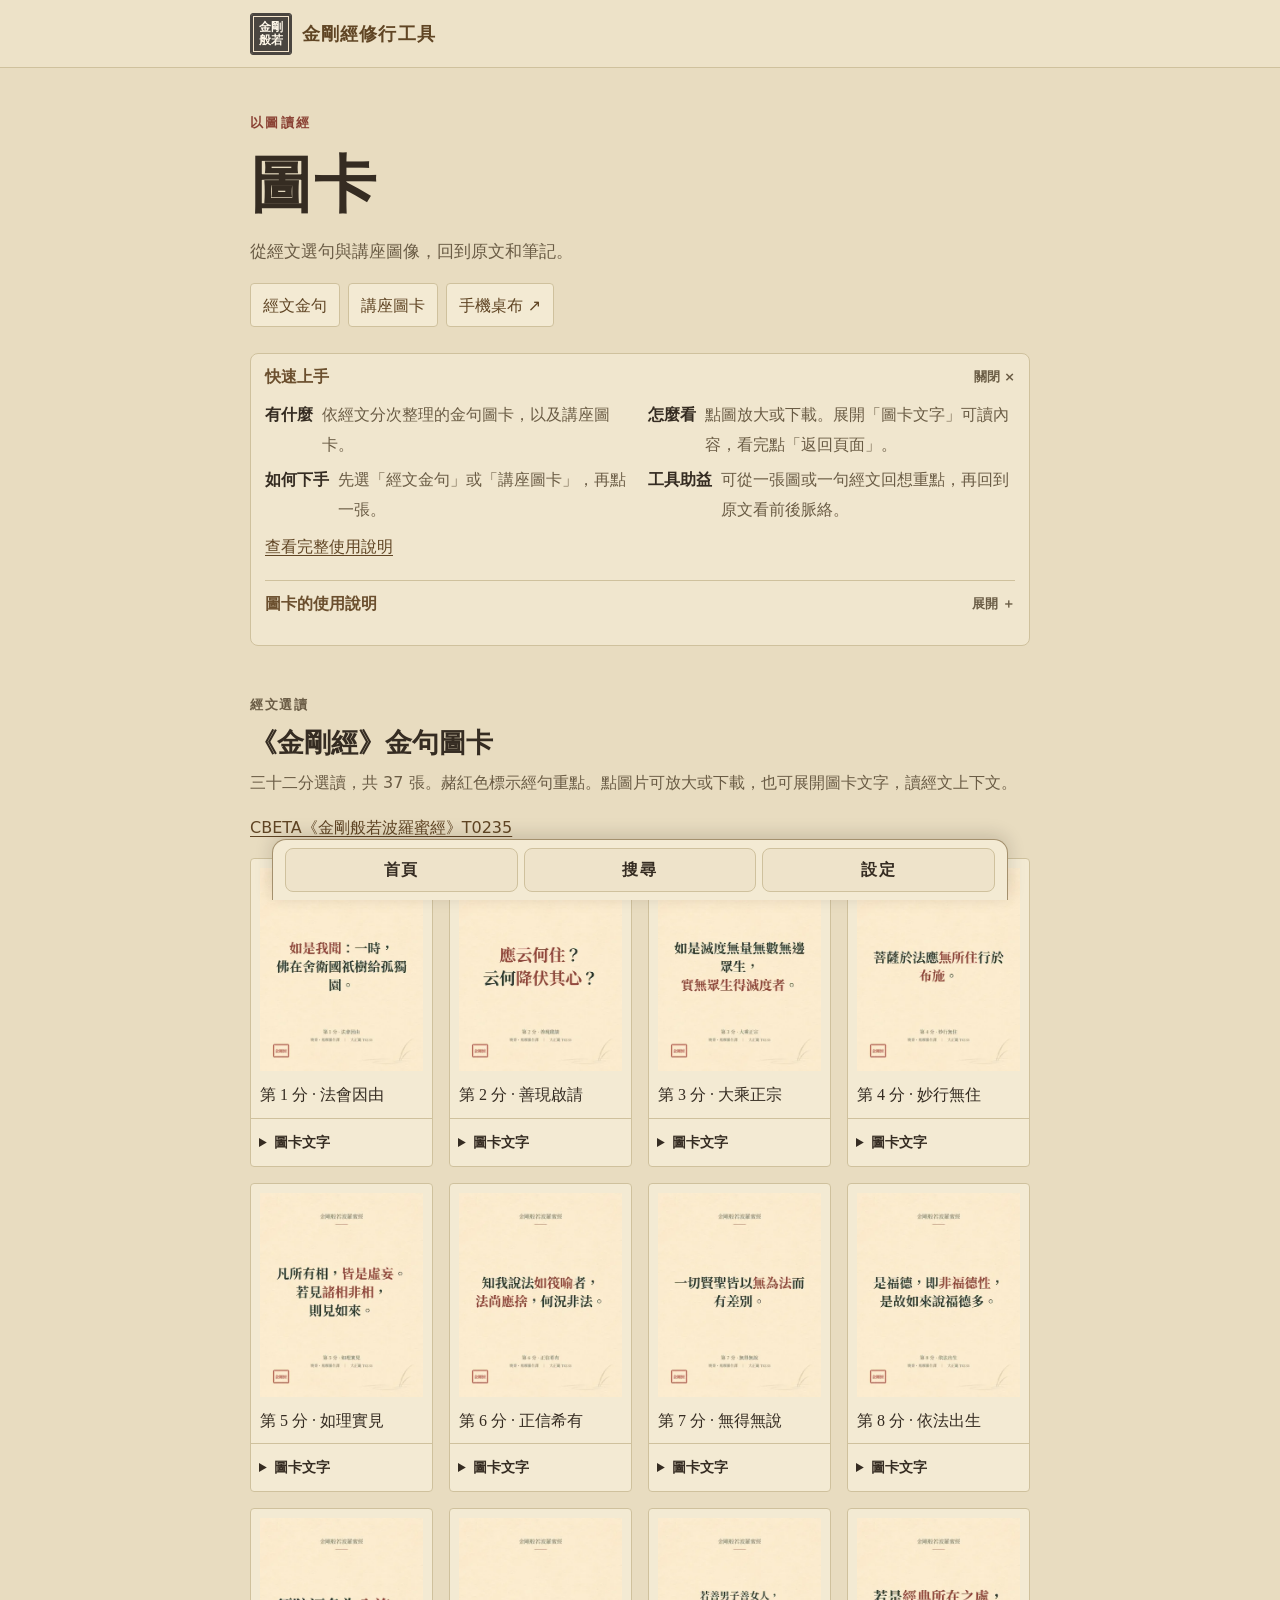
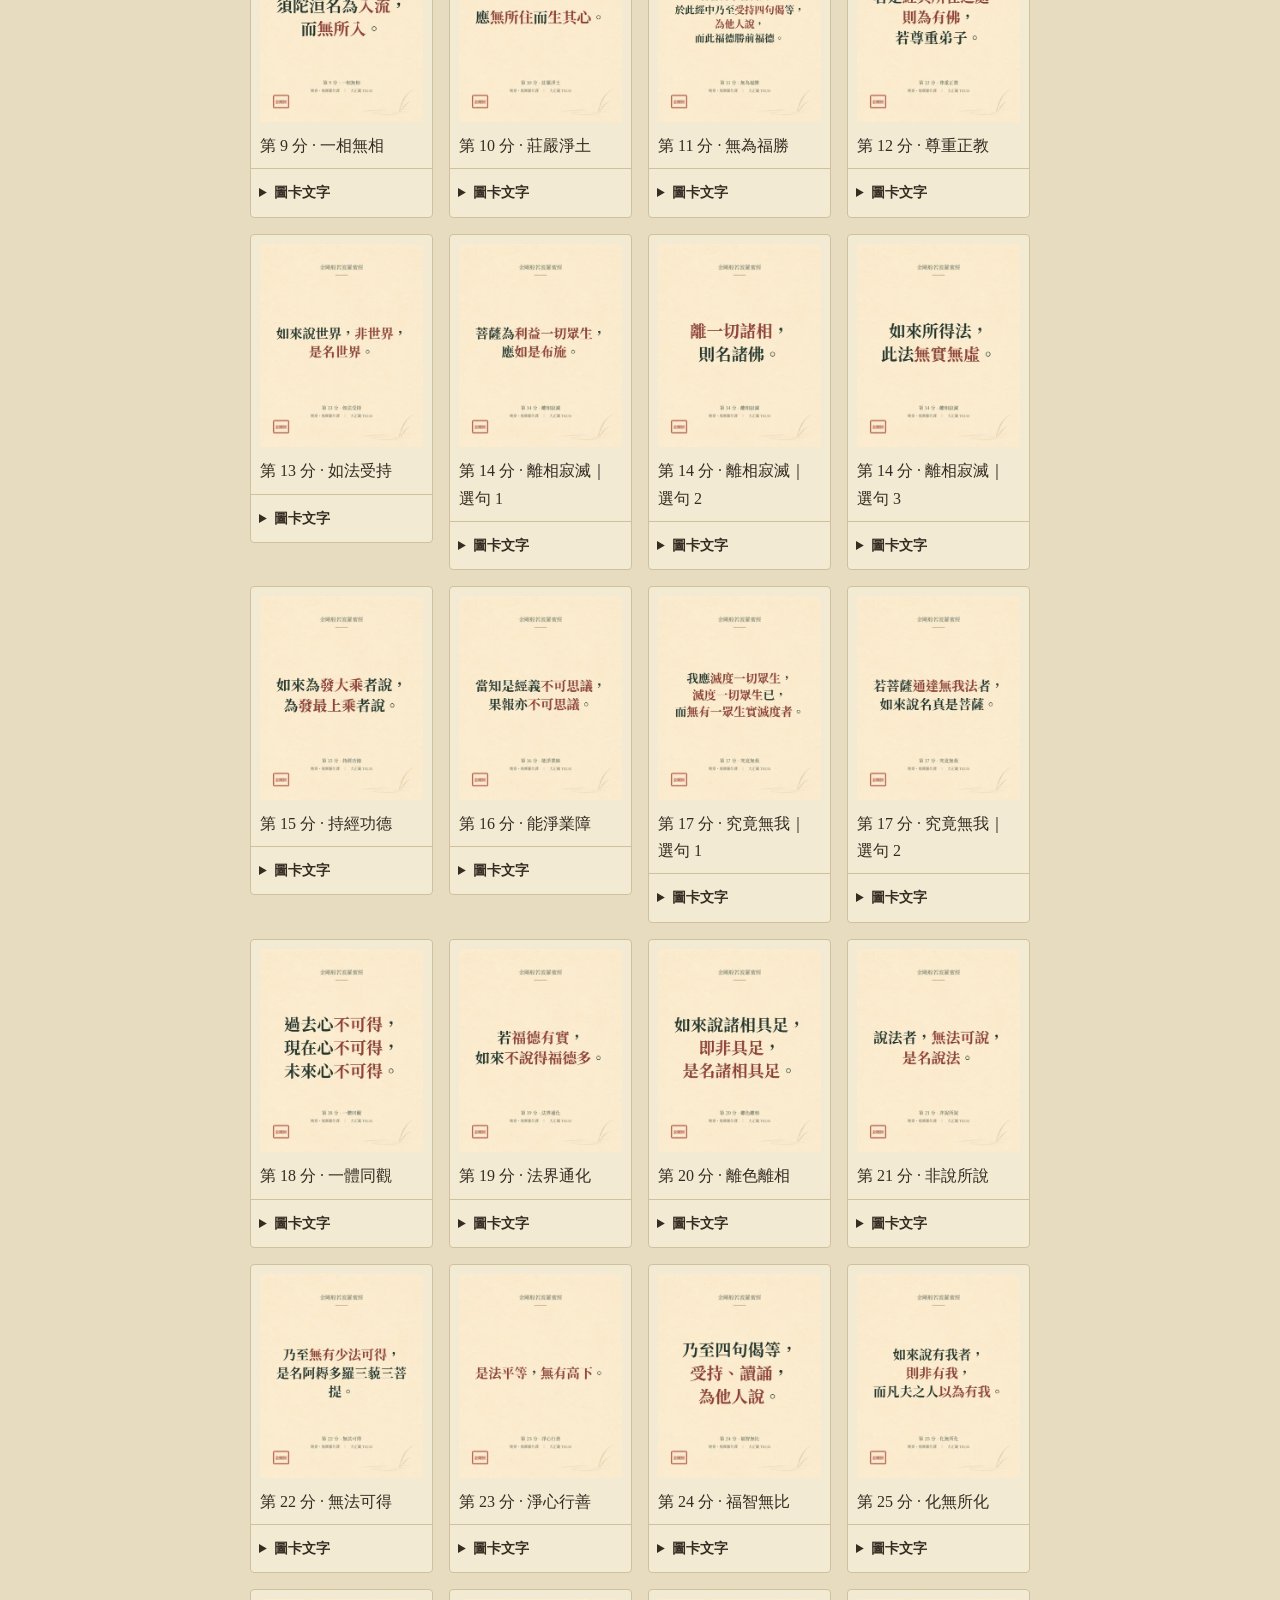
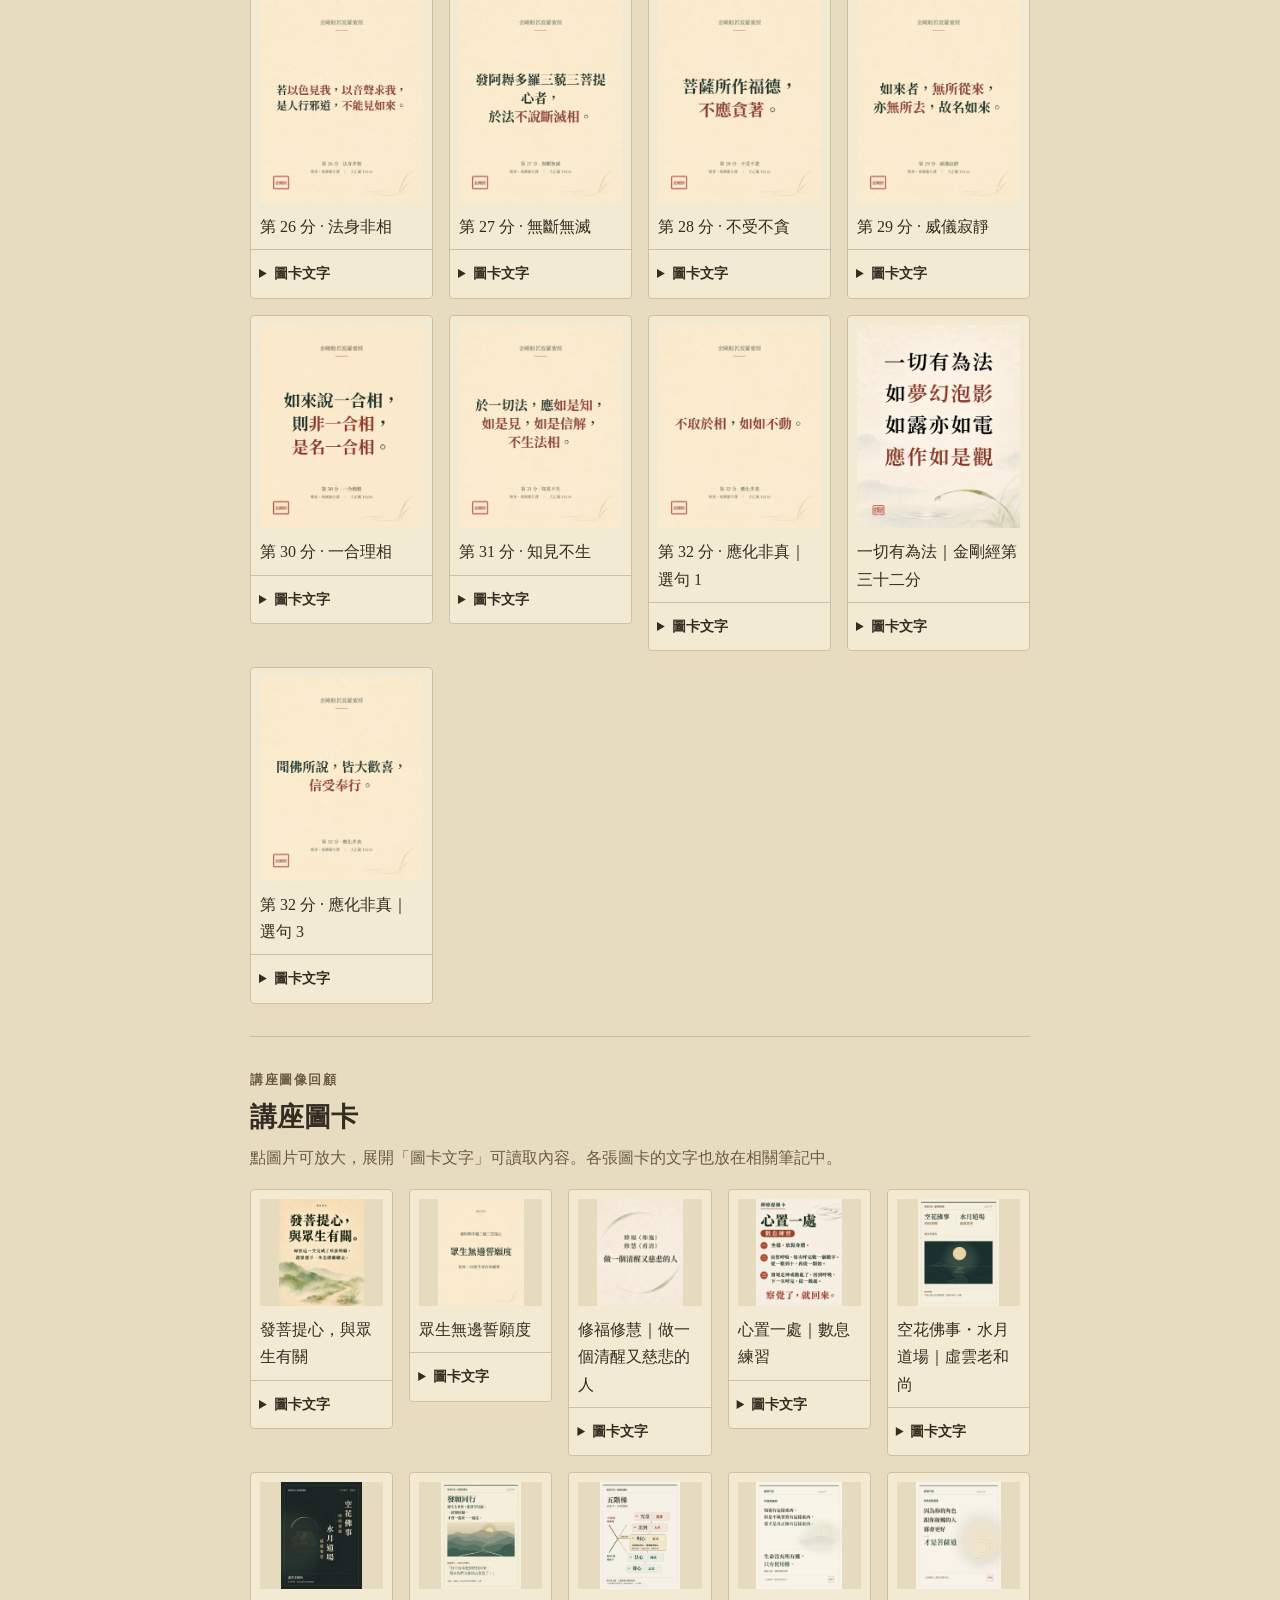
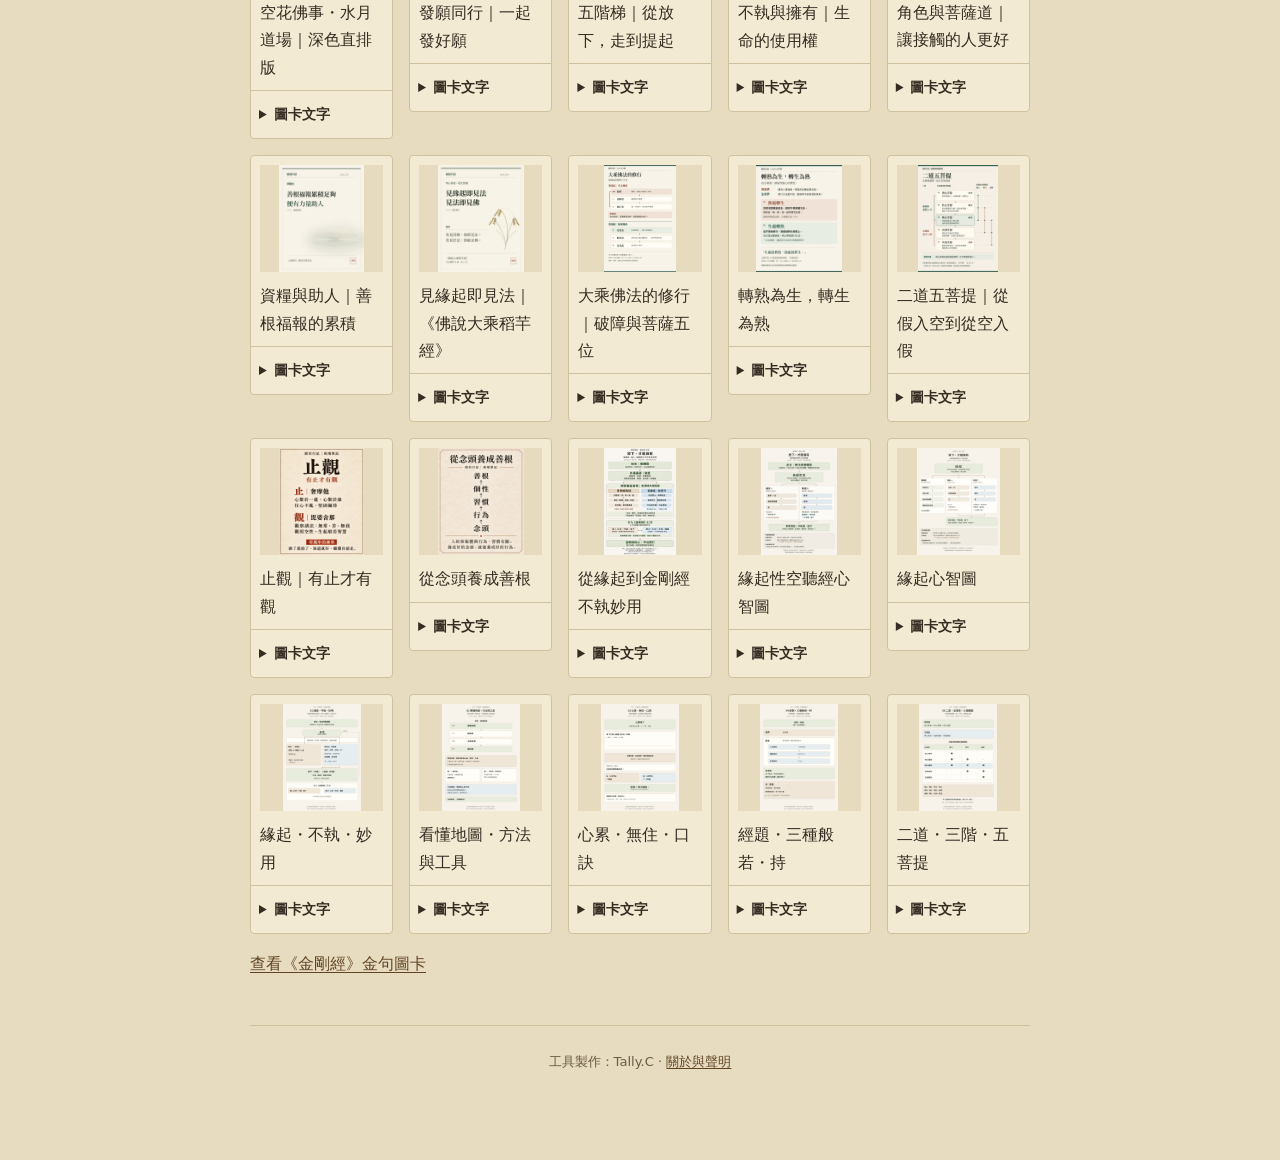
==== commit 59d66e66: "Add Prajna Notes disclosure and footer link" ====
--- a/artwork.html
+++ b/artwork.html
@@ -3,7 +3,7 @@
 <head>
 <meta charset="utf-8">
 <meta name="viewport" content="width=device-width, initial-scale=1, viewport-fit=cover">
-<meta name="prajna-release" content="d9c4aa87202611121402">
+<meta name="prajna-release" content="20261112210700000001">
 <meta name="theme-color" content="#e8dcc0">
 <meta name="apple-mobile-web-app-title" content="金剛經">
 <title>圖卡｜金剛經修行工具</title>
@@ -70,7 +70,7 @@
     <p><a href="#diamond-quotes">查看《金剛經》金句圖卡</a></p>
   </section>
 </main>
-<footer>工具製作：Tally.C</footer>
+<footer>工具製作：Tally.C · <a href="./guide.html#guide-statement">關於與聲明</a></footer>
 <nav class="bottom-toolbar" aria-label="頁面工具">
   <a href="./">首頁</a><a href="./journal.html#notebook-search">搜尋</a><button type="button" class="quiet" data-open-reading aria-haspopup="dialog" aria-label="閱讀設定">設定</button>
 </nav>
--- a/style.css
+++ b/style.css
@@ -600,3 +600,19 @@
     grid-template-columns:1fr;
   }
 }
+
+.media-category{margin-top:24px;scroll-margin-top:12px}
+.media-category-title{margin:0 0 10px;font-family:var(--serif);font-size:1.2rem;line-height:1.4}
+.media-jump{margin-top:12px}
+.media-source{color:var(--muted);font-size:.9rem}
+.media-guide{margin-top:12px;border:1px solid var(--line);border-radius:8px;background:var(--soft)}
+.media-guide>summary{padding:9px 12px}
+.media-guide-content{padding:0 12px 12px}
+.media-guide-content p{margin:7px 0}
+.media-guide-content ul{margin:6px 0;padding-left:1.25rem}
+.media-guide-content li{margin:5px 0}
+.media-caveat{padding:8px 10px;border-left:3px solid var(--accent);background:var(--white);font-size:.9rem}
+
+.home-nav-more .ink-row li{display:flex;flex-direction:column;align-items:center;gap:3px}
+.home-nav-more .ink-row a{width:72px;flex:none}
+.home-nav-caption{color:var(--muted);font-size:clamp(.62rem,2.4vw,.72rem);line-height:1.2;text-align:center}
